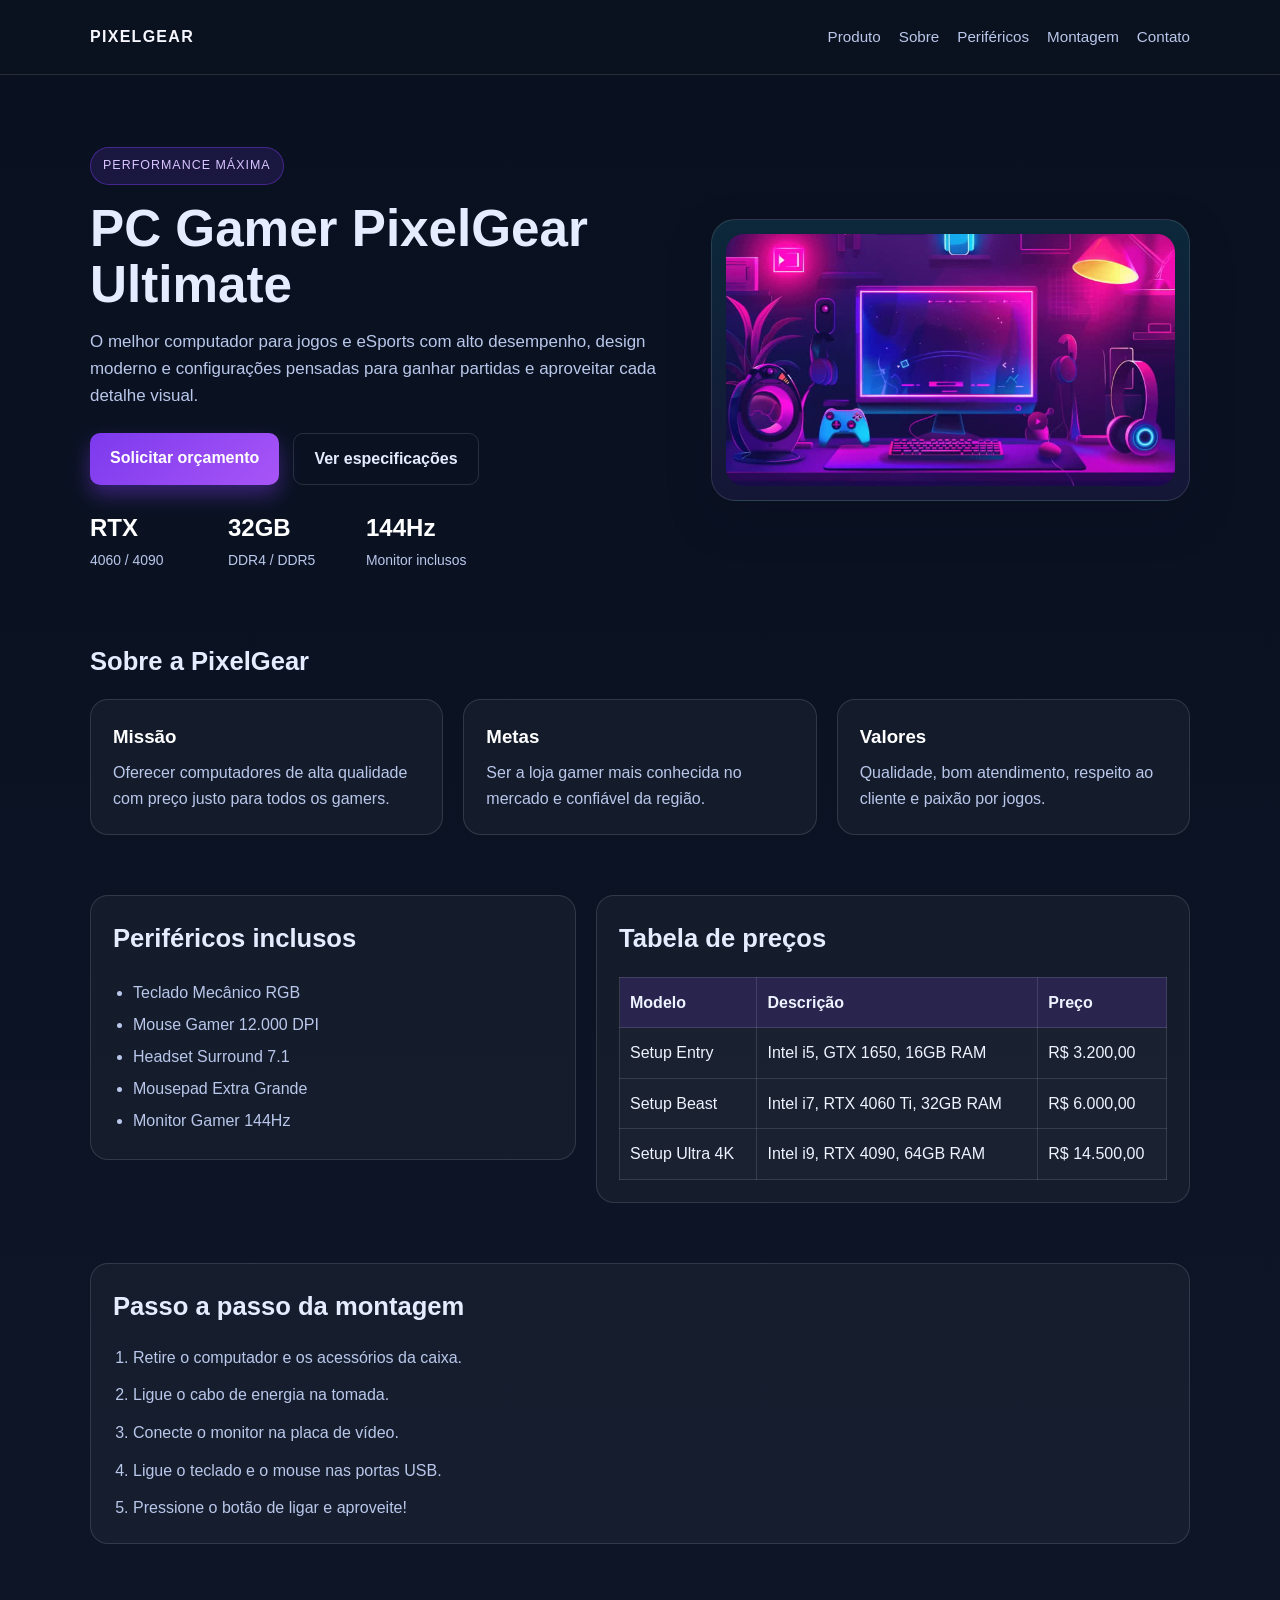
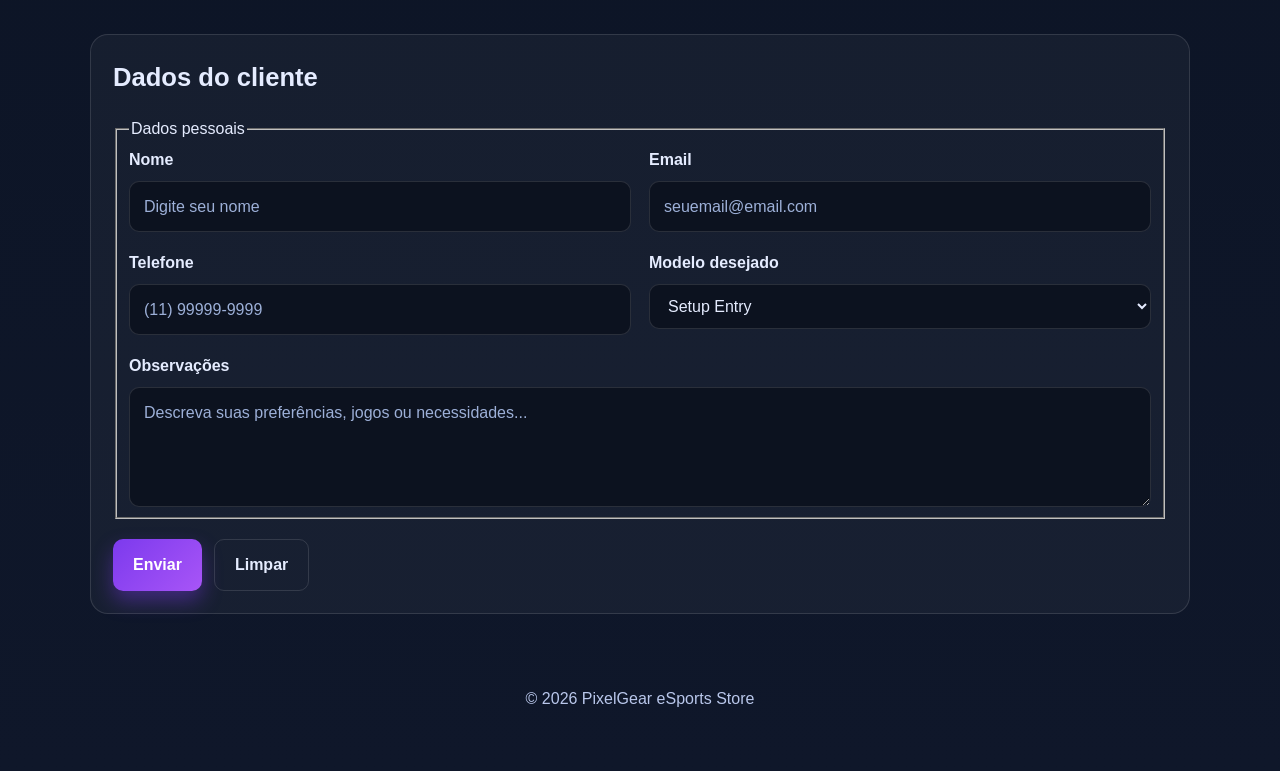
==== atividades/S4_AT2.4_R4_LIMA/index.html @ 9b69da32 "Aprimoramento de site com IA" ====
<!DOCTYPE html>
<html lang="pt-BR">
<head>
    <meta charset="UTF-8">
    <meta name="viewport" content="width=device-width, initial-scale=1.0">
    <title>PixelGear eSports Store</title>
    <link rel="stylesheet" href="style.css">
</head>
<body>

    <header class="topbar">
        <div class="container">
            <div class="brand">PixelGear</div>
            <nav class="nav" aria-label="Navegação principal">
                <a href="#produto">Produto</a>
                <a href="#sobre">Sobre</a>
                <a href="#perifericos">Periféricos</a>
                <a href="#montagem">Montagem</a>
                <a href="#contato">Contato</a>
            </nav>
        </div>
    </header>

    <main>
        <section class="hero" id="produto">
            <div class="container hero-grid">
                <div>
                    <span class="eyebrow">Performance máxima</span>
                    <h1>PC Gamer PixelGear Ultimate</h1>
                    <p>O melhor computador para jogos e eSports com alto desempenho, design moderno e configurações pensadas para ganhar partidas e aproveitar cada detalhe visual.</p>

                    <div class="hero-actions">
                        <a class="btn btn-primary" href="#contato">Solicitar orçamento</a>
                        <a class="btn btn-secondary" href="#perifericos">Ver especificações</a>
                    </div>

                    <div class="stats">
                        <div class="stat">
                            <strong>RTX</strong>
                            <span>4060 / 4090</span>
                        </div>
                        <div class="stat">
                            <strong>32GB</strong>
                            <span>DDR4 / DDR5</span>
                        </div>
                        <div class="stat">
                            <strong>144Hz</strong>
                            <span>Monitor inclusos</span>
                        </div>
                    </div>
                </div>

                <div class="hero-image">
                    <img src="images/pcc-gameer.jpg" alt="Foto do PC Gamer PixelGear" width="600">
                </div>
            </div>
        </section>

        <section id="sobre">
            <div class="container">
                <h2 class="section-title">Sobre a PixelGear</h2>
                <div class="cards">
                    <article class="card">
                        <h3>Missão</h3>
                        <p>Oferecer computadores de alta qualidade com preço justo para todos os gamers.</p>
                    </article>

                    <article class="card">
                        <h3>Metas</h3>
                        <p>Ser a loja gamer mais conhecida no mercado e confiável da região.</p>
                    </article>

                    <article class="card">
                        <h3>Valores</h3>
                        <p>Qualidade, bom atendimento, respeito ao cliente e paixão por jogos.</p>
                    </article>
                </div>
            </div>
        </section>

        <section id="perifericos">
            <div class="container catalog">
                <div class="list-box">
                    <h2 class="section-title">Periféricos inclusos</h2>
                    <ul>
                        <li>Teclado Mecânico RGB</li>
                        <li>Mouse Gamer 12.000 DPI</li>
                        <li>Headset Surround 7.1</li>
                        <li>Mousepad Extra Grande</li>
                        <li>Monitor Gamer 144Hz</li>
                    </ul>
                </div>

                <div class="table-box">
                    <h2 class="section-title">Tabela de preços</h2>
                    <table>
                        <thead>
                            <tr>
                                <th>Modelo</th>
                                <th>Descrição</th>
                                <th>Preço</th>
                            </tr>
                        </thead>
                        <tbody>
                            <tr>
                                <td>Setup Entry</td>
                                <td>Intel i5, GTX 1650, 16GB RAM</td>
                                <td>R$ 3.200,00</td>
                            </tr>
                            <tr>
                                <td>Setup Beast</td>
                                <td>Intel i7, RTX 4060 Ti, 32GB RAM</td>
                                <td>R$ 6.000,00</td>
                            </tr>
                            <tr>
                                <td>Setup Ultra 4K</td>
                                <td>Intel i9, RTX 4090, 64GB RAM</td>
                                <td>R$ 14.500,00</td>
                            </tr>
                        </tbody>
                    </table>
                </div>
            </div>
        </section>

        <section id="montagem">
            <div class="container">
                <div class="steps-box">
                    <h2 class="section-title">Passo a passo da montagem</h2>
                    <ol>
                        <li>Retire o computador e os acessórios da caixa.</li>
                        <li>Ligue o cabo de energia na tomada.</li>
                        <li>Conecte o monitor na placa de vídeo.</li>
                        <li>Ligue o teclado e o mouse nas portas USB.</li>
                        <li>Pressione o botão de ligar e aproveite!</li>
                    </ol>
                </div>
            </div>
        </section>

        <section id="contato">
            <div class="container">
                <div class="form-box">
                    <h2 class="section-title">Dados do cliente</h2>
                    <form>
                        <fieldset>
                            <legend>Dados pessoais</legend>

                            <div class="form-grid">
                                <div class="field">
                                    <label for="nome">Nome</label>
                                    <input type="text" id="nome" name="nome" placeholder="Digite seu nome" required>
                                </div>

                                <div class="field">
                                    <label for="email">Email</label>
                                    <input type="email" id="email" name="email" placeholder="seuemail@email.com" required>
                                </div>

                                <div class="field">
                                    <label for="telefone">Telefone</label>
                                    <input type="tel" id="telefone" name="telefone" placeholder="(11) 99999-9999" required>
                                </div>

                                <div class="field">
                                    <label for="modelo">Modelo desejado</label>
                                    <select id="modelo" name="modelo">
                                        <option>Setup Entry</option>
                                        <option>Setup Beast</option>
                                        <option>Setup Ultra 4K</option>
                                    </select>
                                </div>

                                <div class="field full">
                                    <label for="observacoes">Observações</label>
                                    <textarea id="observacoes" name="observacoes" placeholder="Descreva suas preferências, jogos ou necessidades..."></textarea>
                                </div>
                            </div>
                        </fieldset>

                        <div class="form-actions">
                            <button class="btn btn-primary" type="submit">Enviar</button>
                            <button class="btn btn-secondary" type="reset">Limpar</button>
                        </div>
                    </form>
                </div>
            </div>
        </section>
    </main>

    <footer>
        <div class="container">
            <p>&copy; 2026 PixelGear eSports Store</p>
        </div>
    </footer>

</body>
</html>
---- atividades/S4_AT2.4_R4_LIMA/style.css ----
:root {
    --bg: #0b1020;
    --bg-soft: #121a2d;
    --panel: #1b243d;
    --panel-strong: #111827;
    --card: #f3f6ff;
    --primary: #7c3aed;
    --primary-2: #22d3ee;
    --text: #e5ecff;
    --muted: #b9c7eb;
    --line: rgba(255, 255, 255, 0.12);
    --success: #1dd1a1;
    --shadow: 0 18px 40px rgba(8, 12, 30, 0.35);
}

* {
    box-sizing: border-box;
}

html {
    scroll-behavior: smooth;
}

body {
    margin: 0;
    font-family: Arial, Helvetica, sans-serif;
    background: linear-gradient(180deg, #091120 0%, #0f172a 100%);
    color: var(--text);
    line-height: 1.6;
}

a {
    color: inherit;
    text-decoration: none;
}

img {
    max-width: 100%;
    display: block;
}

.container {
    width: min(1100px, calc(100% - 32px));
    margin: 0 auto;
}

.topbar {
    background: rgba(13, 19, 32, 0.8);
    border-bottom: 1px solid var(--line);
    position: sticky;
    top: 0;
    backdrop-filter: blur(10px);
    z-index: 10;
}

.topbar .container {
    display: flex;
    justify-content: space-between;
    align-items: center;
    min-height: 74px;
    gap: 20px;
}

.brand {
    font-weight: 700;
    letter-spacing: 0.08em;
    text-transform: uppercase;
    color: #f7f7ff;
}

.nav {
    display: flex;
    flex-wrap: wrap;
    gap: 18px;
    font-size: 0.95rem;
    color: var(--muted);
}

.nav a {
    transition: color 0.2s ease;
}

.nav a:hover {
    color: #ffffff;
}

.hero {
    padding: 72px 0 38px;
}

.hero-grid {
    display: grid;
    grid-template-columns: 1.1fr 0.9fr;
    gap: 36px;
    align-items: center;
}

.eyebrow {
    display: inline-block;
    padding: 8px 12px;
    border-radius: 999px;
    background: rgba(124, 58, 237, 0.15);
    color: #d9c5ff;
    border: 1px solid rgba(124, 58, 237, 0.45);
    font-size: 0.78rem;
    letter-spacing: 0.08em;
    text-transform: uppercase;
    margin-bottom: 16px;
}

.hero h1 {
    margin: 0 0 14px;
    font-size: clamp(2.2rem, 4vw, 4rem);
    line-height: 1.1;
}

.hero p {
    margin: 0 0 24px;
    color: var(--muted);
    font-size: 1.06rem;
    max-width: 620px;
}

.hero-actions {
    display: flex;
    flex-wrap: wrap;
    gap: 14px;
    margin-bottom: 24px;
}

.btn {
    display: inline-block;
    padding: 12px 20px;
    border-radius: 10px;
    border: none;
    font-weight: 700;
    cursor: pointer;
    transition: transform 0.2s ease, box-shadow 0.2s ease;
}

.btn:hover {
    transform: translateY(-1px);
}

.btn-primary {
    background: linear-gradient(135deg, var(--primary), #a855f7);
    color: #fff;
    box-shadow: 0 10px 20px rgba(124, 58, 237, 0.4);
}

.btn-secondary {
    background: transparent;
    border: 1px solid var(--line);
    color: var(--text);
}

.stats {
    display: flex;
    flex-wrap: wrap;
    gap: 18px;
}

.stat {
    min-width: 120px;
}

.stat strong {
    display: block;
    font-size: 1.5rem;
    color: #fff;
}

.stat span {
    color: var(--muted);
    font-size: 0.87rem;
}

.hero-image {
    background: linear-gradient(180deg, rgba(34, 211, 238, 0.12), rgba(124, 58, 237, 0.1));
    border: 1px solid var(--line);
    border-radius: 24px;
    padding: 14px;
    box-shadow: var(--shadow);
}

.hero-image img {
    border-radius: 18px;
    width: 100%;
    height: 100%;
    object-fit: cover;
}

section {
    padding: 30px 0;
}

.section-title {
    margin: 0 0 18px;
    font-size: clamp(1.6rem, 2vw, 2.3rem);
}

.cards {
    display: grid;
    grid-template-columns: repeat(3, minmax(0, 1fr));
    gap: 20px;
}

.card {
    background: rgba(255, 255, 255, 0.04);
    border: 1px solid var(--line);
    border-radius: 18px;
    padding: 22px;
}

.card h3 {
    margin-top: 0;
    margin-bottom: 8px;
    color: #ffffff;
}

.card p {
    margin: 0;
    color: var(--muted);
}

.catalog {
    display: grid;
    grid-template-columns: 0.9fr 1.1fr;
    gap: 20px;
    align-items: start;
}

.list-box,
.table-box,
.form-box,
.steps-box {
    background: rgba(255, 255, 255, 0.04);
    border: 1px solid var(--line);
    border-radius: 18px;
    padding: 22px;
}

.list-box ul {
    margin: 0;
    padding-left: 20px;
    color: var(--muted);
    line-height: 2;
}

.table-box table {
    width: 100%;
    border-collapse: collapse;
    margin-top: 8px;
    background: rgba(255, 255, 255, 0.02);
}

.table-box th,
.table-box td {
    border: 1px solid var(--line);
    padding: 12px 10px;
    text-align: left;
    color: #edf3ff;
}

.table-box th {
    background: rgba(124, 58, 237, 0.16);
}

.steps-box ol {
    margin: 0;
    padding-left: 20px;
    color: var(--muted);
    display: grid;
    gap: 12px;
}

.form-box {
    margin-top: 30px;
}

.form-grid {
    display: grid;
    grid-template-columns: repeat(2, minmax(0, 1fr));
    gap: 18px;
}

.field {
    display: flex;
    flex-direction: column;
    gap: 8px;
}

.field.full {
    grid-column: 1 / -1;
}

label {
    color: var(--text);
    font-weight: 600;
}

input,
textarea,
select,
button {
    font: inherit;
}

input,
textarea,
select {
    width: 100%;
    background: rgba(10, 16, 28, 0.8);
    border: 1px solid var(--line);
    border-radius: 10px;
    padding: 12px 14px;
    color: var(--text);
}

input::placeholder,
textarea::placeholder {
    color: #9db0d8;
}

textarea {
    resize: vertical;
    min-height: 120px;
}

.form-actions {
    display: flex;
    gap: 12px;
    flex-wrap: wrap;
    margin-top: 20px;
}

footer {
    padding: 26px 0 44px;
    text-align: center;
    color: var(--muted);
}

@media (max-width: 780px) {
    .hero-grid,
    .catalog,
    .cards,
    .form-grid {
        grid-template-columns: 1fr;
    }

    .topbar .container {
        flex-direction: column;
        justify-content: center;
        padding: 14px 0;
    }

    .nav {
        justify-content: center;
    }
}
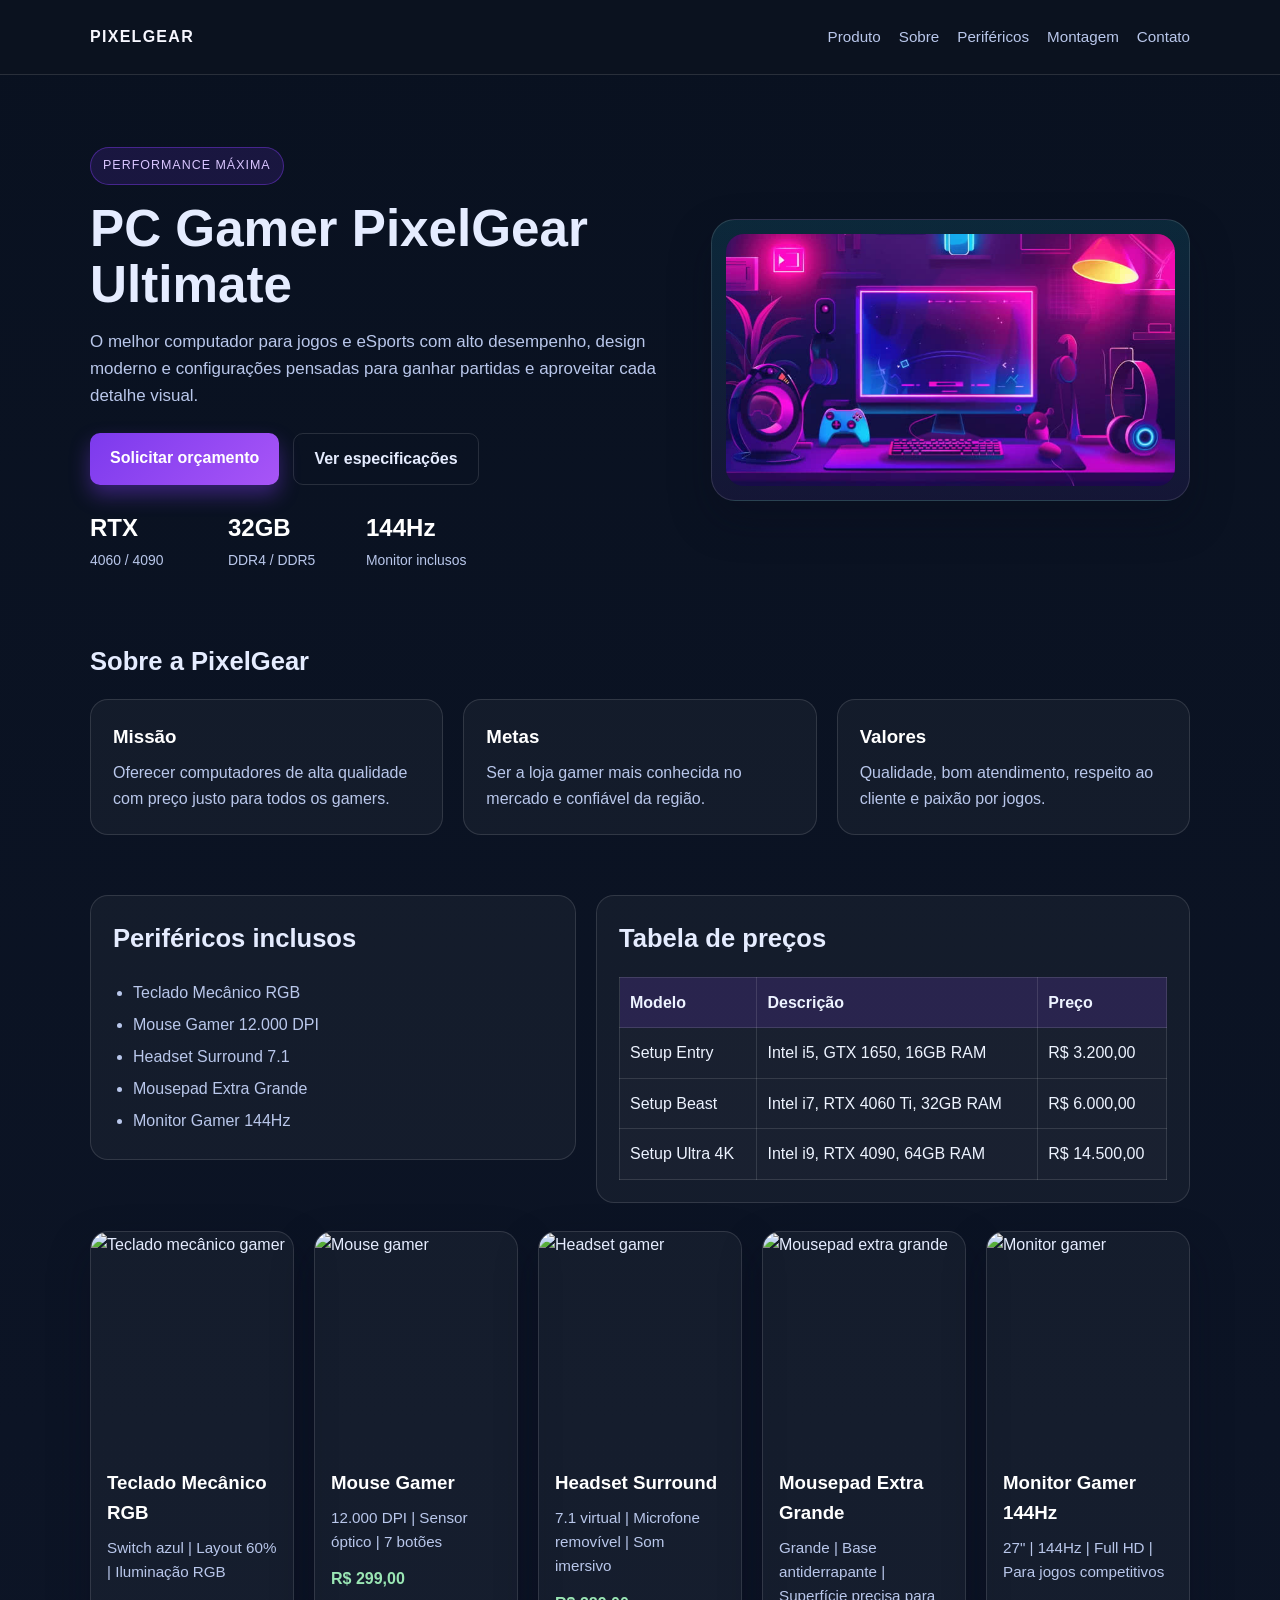
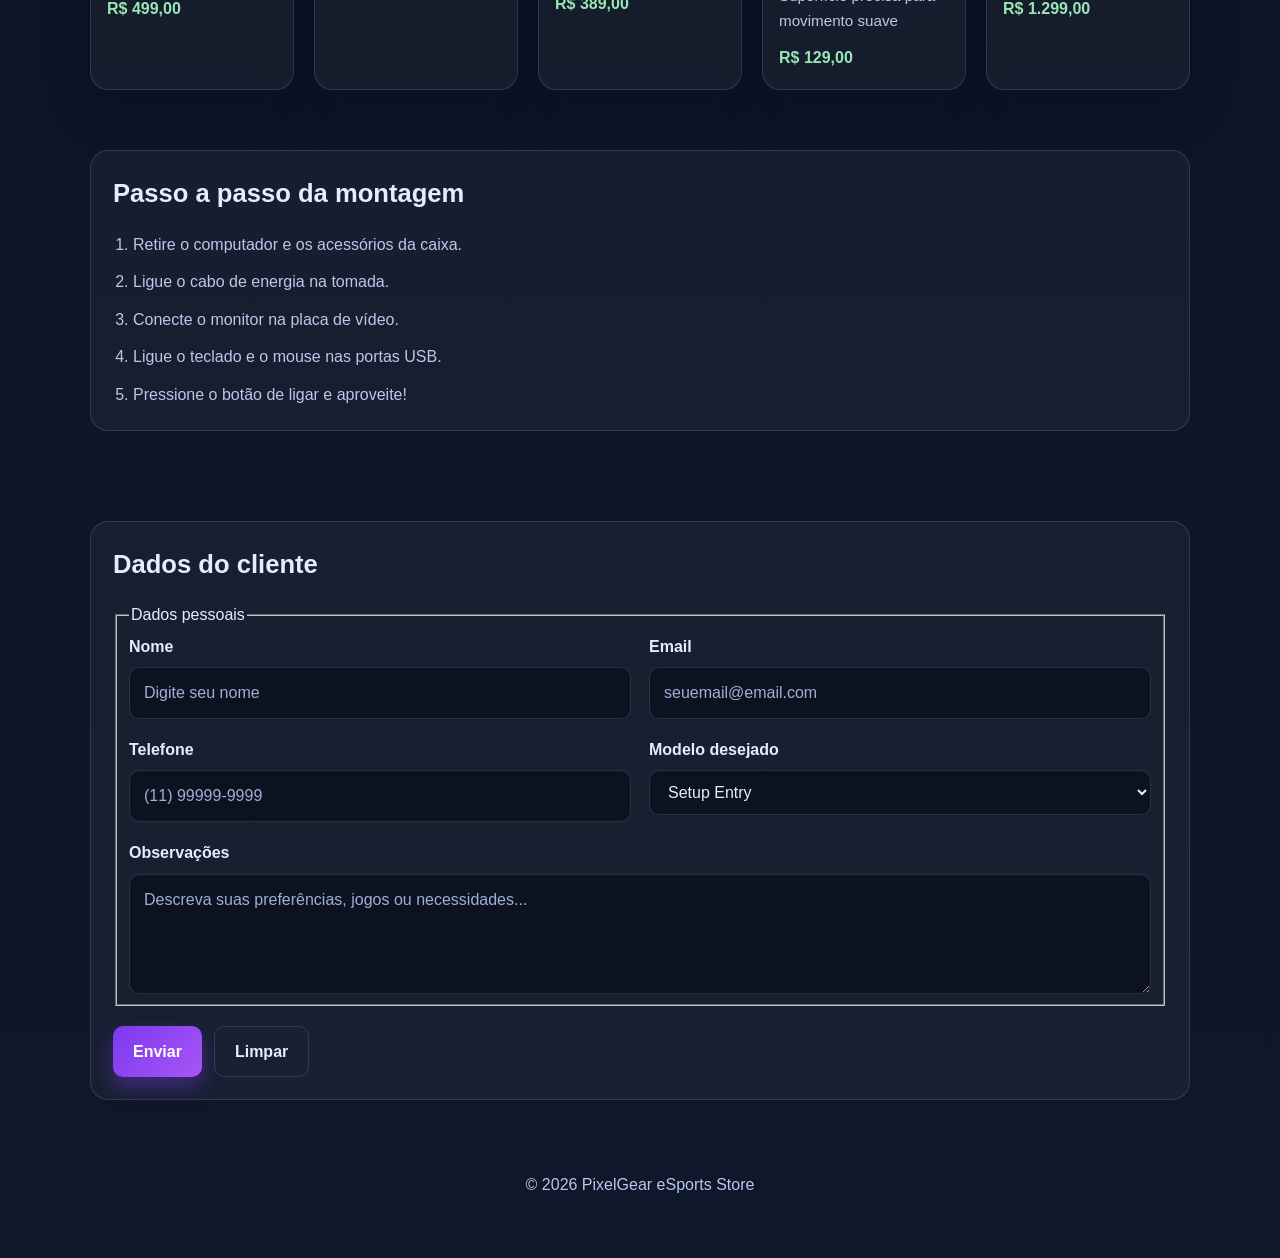
==== commit 5865ce15: "Aprimoramento de site com IA - PixelGear Landing Page" ====
--- a/atividades/S4_AT2.4_R4_LIMA/index.html
+++ b/atividades/S4_AT2.4_R4_LIMA/index.html
@@ -13,7 +13,7 @@
             <div class="brand">PixelGear</div>
             <nav class="nav" aria-label="Navegação principal">
                 <a href="#produto">Produto</a>
-                <a href="#sobre">Sobre</a>
+                <a href="#sobre">Sobre</a>  
                 <a href="#perifericos">Periféricos</a>
                 <a href="#montagem">Montagem</a>
                 <a href="#contato">Contato</a>
@@ -121,6 +121,45 @@
                     </table>
                 </div>
             </div>
+
+            <div class="container">
+                <div class="product-gallery">
+                    <article class="product-item">
+                        <img src="https://images.unsplash.com/photo-1511467687858-23d96c32e4ae?auto=format&fit=crop&w=900&q=80" alt="Teclado mecânico gamer">
+                        <h3>Teclado Mecânico RGB</h3>
+                        <p>Switch azul | Layout 60% | Iluminação RGB</p>
+                        <span>R$ 499,00</span>
+                    </article>
+
+                    <article class="product-item">
+                        <img src="https://images.unsplash.com/photo-1527814050087-3793815479db?auto=format&fit=crop&w=900&q=80" alt="Mouse gamer">
+                        <h3>Mouse Gamer</h3>
+                        <p>12.000 DPI | Sensor óptico | 7 botões</p>
+                        <span>R$ 299,00</span>
+                    </article>
+
+                    <article class="product-item">
+                        <img src="https://images.unsplash.com/photo-1546435770-a3e426bf472b?auto=format&fit=crop&w=900&q=80" alt="Headset gamer">
+                        <h3>Headset Surround</h3>
+                        <p>7.1 virtual | Microfone removível | Som imersivo</p>
+                        <span>R$ 389,00</span>
+                    </article>
+
+                    <article class="product-item">
+                        <img src="https://images.unsplash.com/photo-1615663245857-ac93bb7c39e7?auto=format&fit=crop&w=900&q=80" alt="Mousepad extra grande">
+                        <h3>Mousepad Extra Grande</h3>
+                        <p>Grande | Base antiderrapante | Superfície precisa para movimento suave</p>
+                        <span>R$ 129,00</span>
+                    </article>
+
+                    <article class="product-item">
+                        <img src="https://images.unsplash.com/photo-1527443224154-c4a3942d3acf?auto=format&fit=crop&w=900&q=80" alt="Monitor gamer">
+                        <h3>Monitor Gamer 144Hz</h3>
+                        <p>27" | 144Hz | Full HD | Para jogos competitivos</p>
+                        <span>R$ 1.299,00</span>
+                    </article>
+                </div>
+            </div>
         </section>
 
         <section id="montagem">
--- a/atividades/S4_AT2.4_R4_LIMA/style.css
+++ b/atividades/S4_AT2.4_R4_LIMA/style.css
@@ -340,6 +340,64 @@
     color: var(--muted);
 }
 
+.product-gallery {
+    display: grid;
+    grid-template-columns: repeat(5, minmax(0, 1fr));
+    gap: 20px;
+    margin-top: 28px;
+}
+
+.product-item {
+    background: rgba(255, 255, 255, 0.04);
+    border: 1px solid var(--line);
+    border-radius: 18px;
+    overflow: hidden;
+    box-shadow: var(--shadow);
+}
+
+.product-item img {
+    width: 100%;
+    height: 220px;
+    object-fit: cover;
+}
+
+.product-item h3,
+.product-item p,
+.product-item span {
+    padding-left: 16px;
+    padding-right: 16px;
+}
+
+.product-item h3 {
+    margin: 16px 0 8px;
+    color: #ffffff;
+}
+
+.product-item p {
+    margin: 0 0 12px;
+    color: var(--muted);
+    font-size: 0.95rem;
+}
+
+.product-item span {
+    display: block;
+    padding-bottom: 18px;
+    color: #9ae6b4;
+    font-weight: 700;
+}
+
+@media (max-width: 900px) {
+    .product-gallery {
+        grid-template-columns: repeat(2, minmax(0, 1fr));
+    }
+}
+
+@media (max-width: 580px) {
+    .product-gallery {
+        grid-template-columns: 1fr;
+    }
+}
+
 @media (max-width: 780px) {
     .hero-grid,
     .catalog,
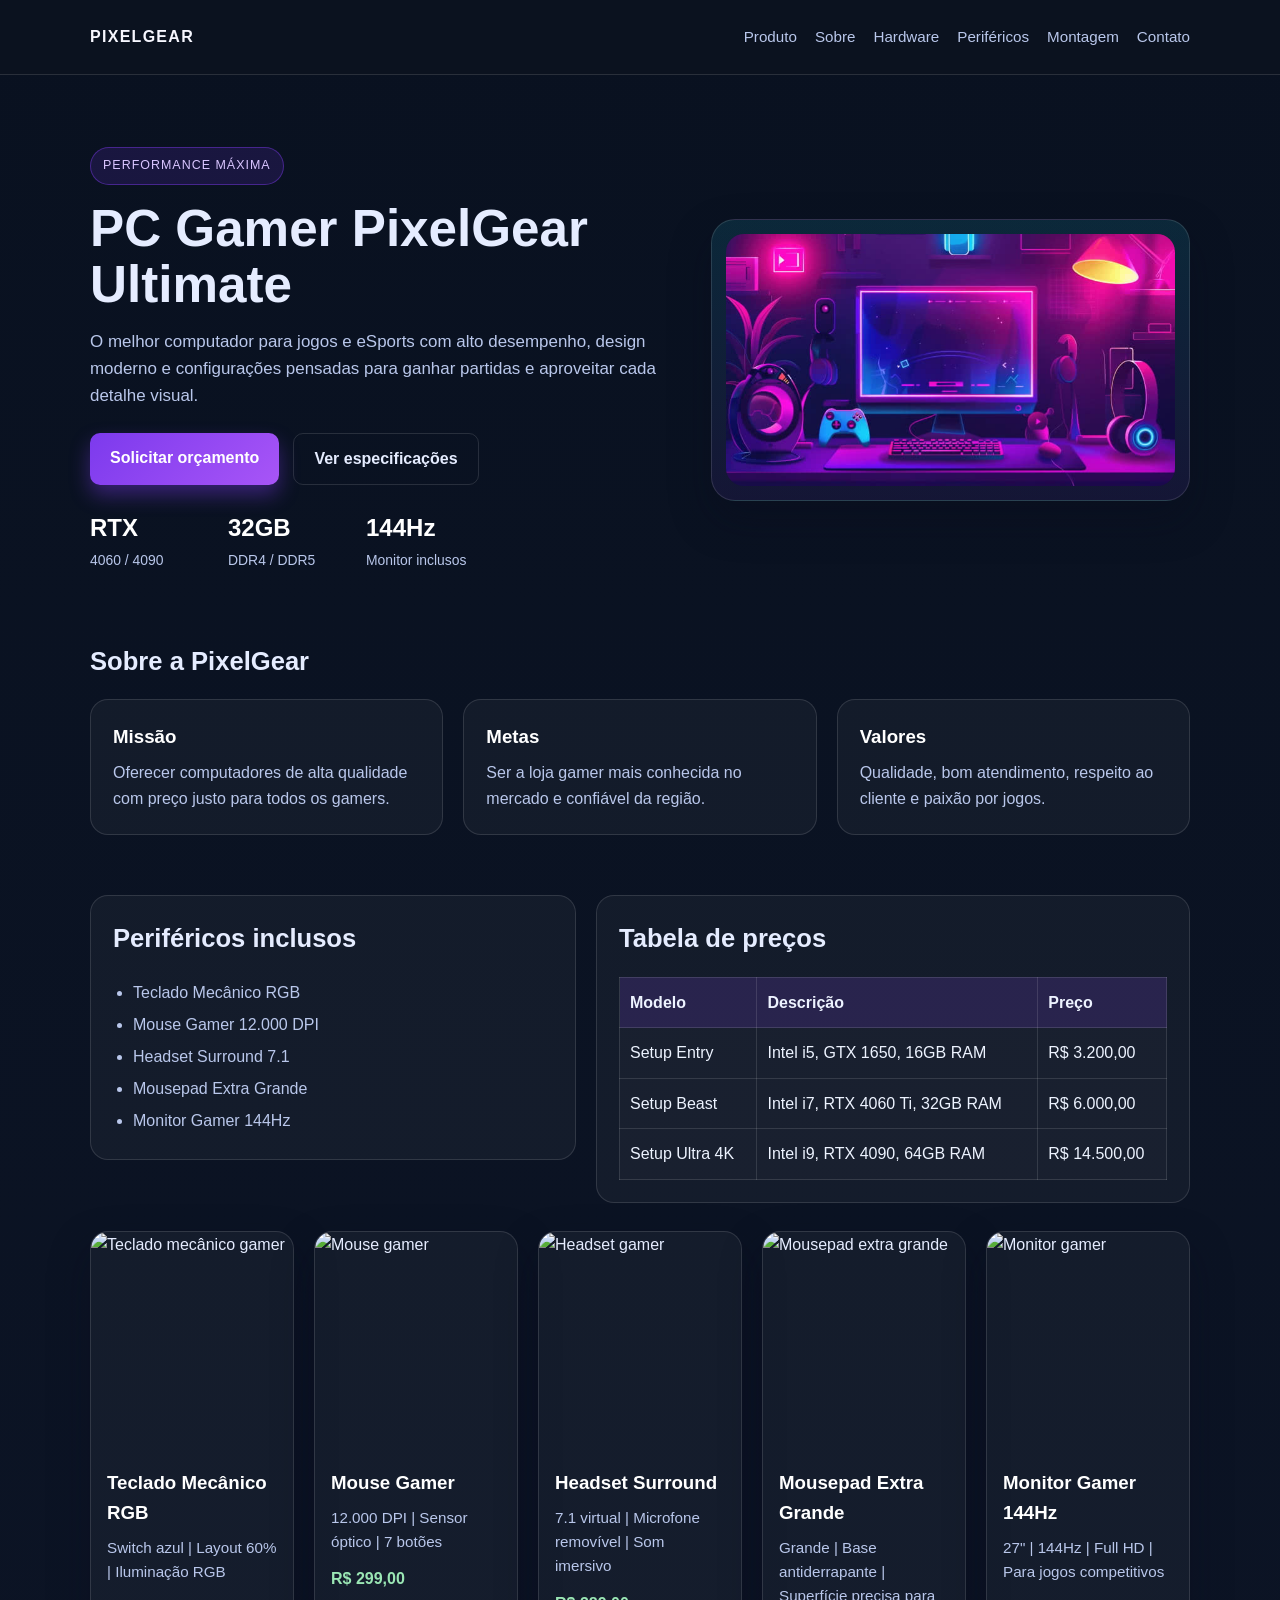
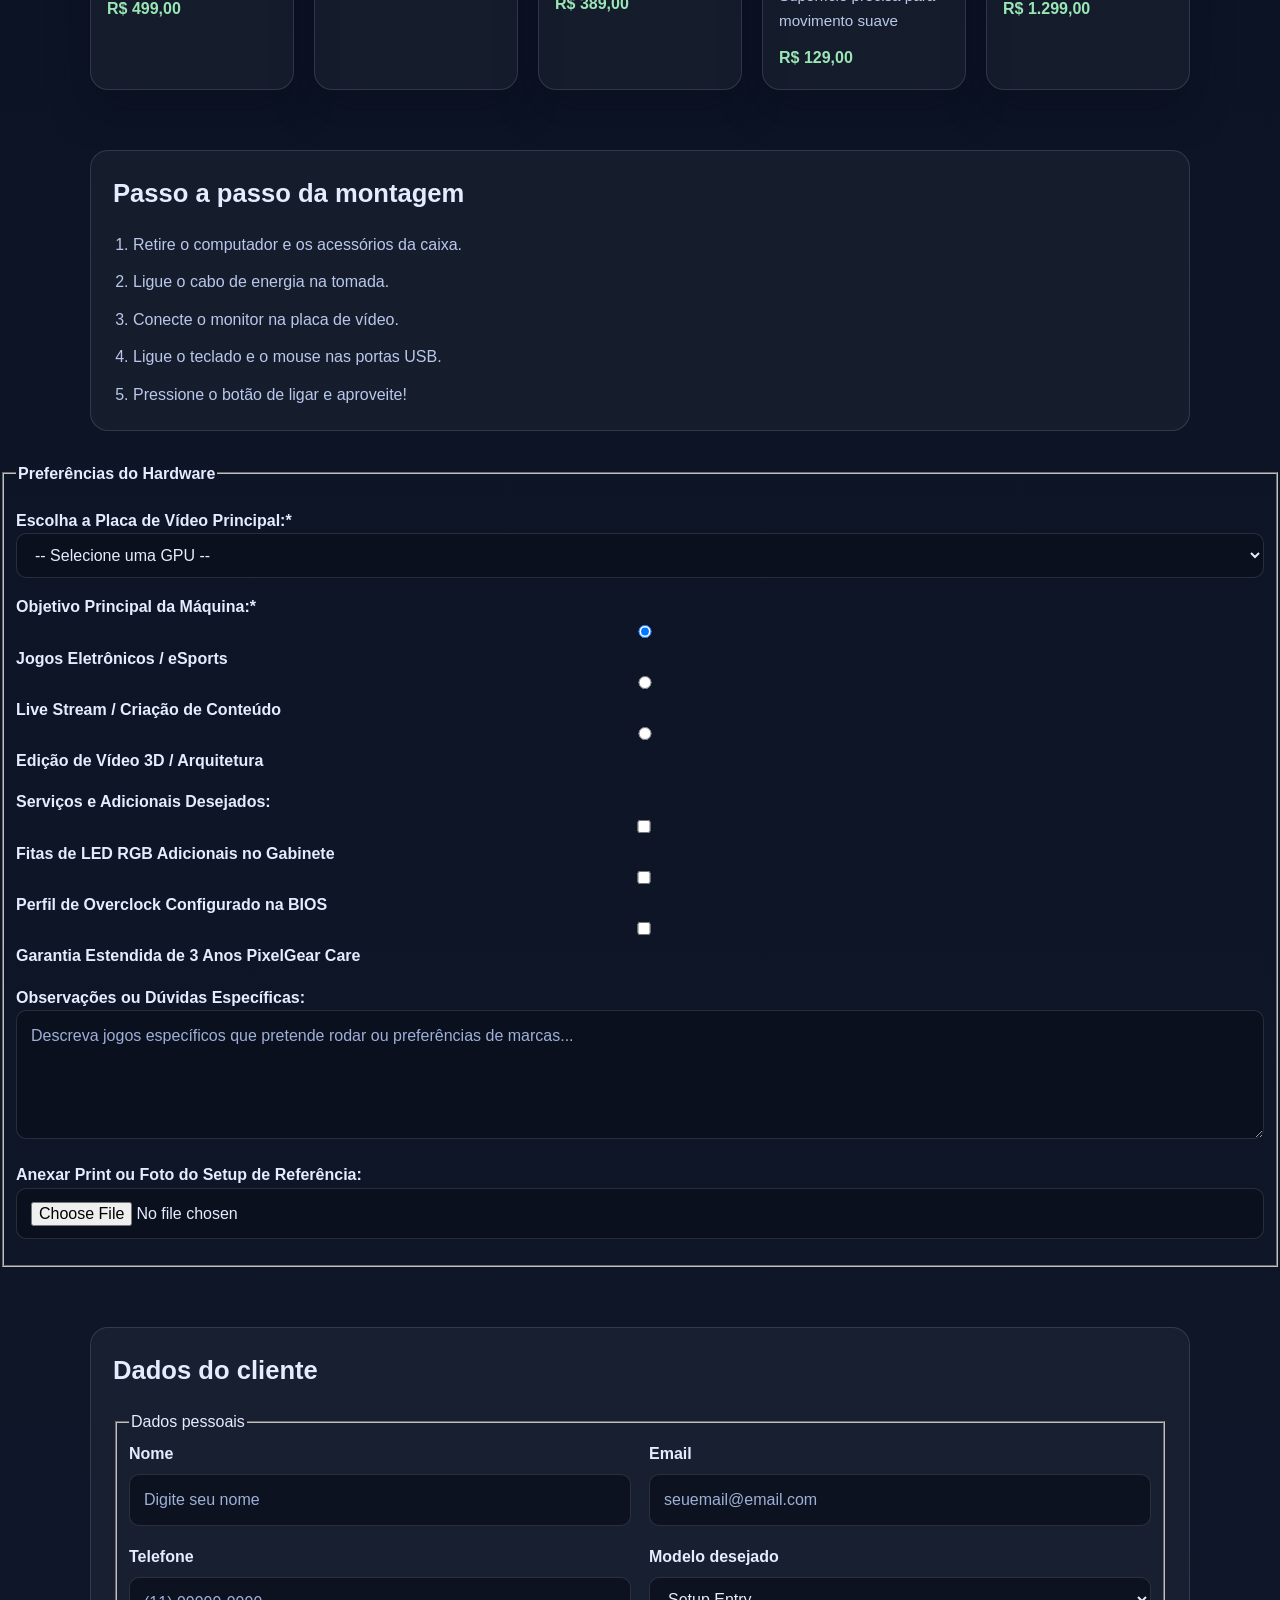
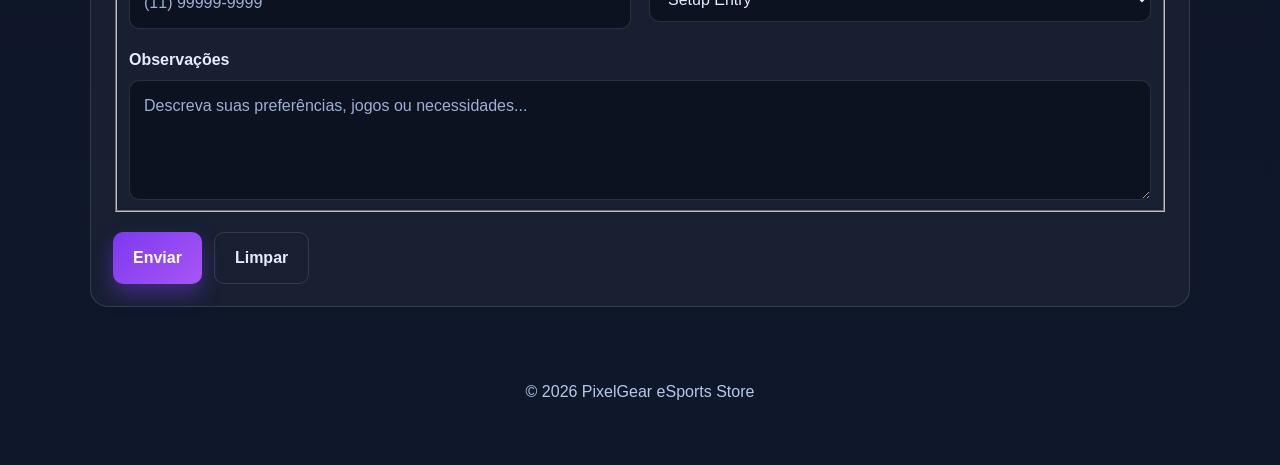
==== commit 8ba03a6c: "Aprimoramento de site com IA - PixelGear Landing Page" ====
--- a/atividades/S4_AT2.4_R4_LIMA/index.html
+++ b/atividades/S4_AT2.4_R4_LIMA/index.html
@@ -1,6 +1,7 @@
 <!DOCTYPE html>
 <html lang="pt-BR">
 <head>
+    <!-- Define a codificação da página e a compatibilidade com navegador -->
     <meta charset="UTF-8">
     <meta name="viewport" content="width=device-width, initial-scale=1.0">
     <title>PixelGear eSports Store</title>
@@ -8,12 +9,14 @@
 </head>
 <body>
 
+    <!-- Cabeçalho da página com nome da loja e menu de navegação -->
     <header class="topbar">
         <div class="container">
             <div class="brand">PixelGear</div>
             <nav class="nav" aria-label="Navegação principal">
                 <a href="#produto">Produto</a>
-                <a href="#sobre">Sobre</a>  
+                <a href="#sobre">Sobre</a>
+                <a href="#hardware">Hardware</a>
                 <a href="#perifericos">Periféricos</a>
                 <a href="#montagem">Montagem</a>
                 <a href="#contato">Contato</a>
@@ -22,6 +25,7 @@
     </header>
 
     <main>
+        <!-- Seção principal da página: apresentação do produto em destaque -->
         <section class="hero" id="produto">
             <div class="container hero-grid">
                 <div>
@@ -34,6 +38,7 @@
                         <a class="btn btn-secondary" href="#perifericos">Ver especificações</a>
                     </div>
 
+                    <!-- Estatísticas rápidas do produto -->
                     <div class="stats">
                         <div class="stat">
                             <strong>RTX</strong>
@@ -50,12 +55,14 @@
                     </div>
                 </div>
 
+                <!-- Imagem principal do produto em destaque -->
                 <div class="hero-image">
                     <img src="images/pcc-gameer.jpg" alt="Foto do PC Gamer PixelGear" width="600">
                 </div>
             </div>
         </section>
 
+        <!-- Seção de apresentação da loja -->
         <section id="sobre">
             <div class="container">
                 <h2 class="section-title">Sobre a PixelGear</h2>
@@ -78,6 +85,7 @@
             </div>
         </section>
 
+        <!-- Seção com os periféricos e a tabela de preços -->
         <section id="perifericos">
             <div class="container catalog">
                 <div class="list-box">
@@ -91,6 +99,7 @@
                     </ul>
                 </div>
 
+                <!-- Tabela com os modelos de computadores e preços -->
                 <div class="table-box">
                     <h2 class="section-title">Tabela de preços</h2>
                     <table>
@@ -122,6 +131,7 @@
                 </div>
             </div>
 
+            <!-- Galeria de imagens dos periféricos que acompanham o produto -->
             <div class="container">
                 <div class="product-gallery">
                     <article class="product-item">
@@ -162,6 +172,7 @@
             </div>
         </section>
 
+        <!-- Seção com o passo a passo da montagem do computador -->
         <section id="montagem">
             <div class="container">
                 <div class="steps-box">
@@ -177,6 +188,63 @@
             </div>
         </section>
 
+        <!-- Configuração do Hardware -->
+        <fieldset>
+            <legend><strong>Preferências do Hardware</strong></legend>
+
+
+            <p>
+                <label for="gpu">Escolha a Placa de Vídeo Principal:*</label><br>
+                <select id="gpu" name="gpu" required>
+                    <option value="">-- Selecione uma GPU --</option>
+                    <option value="gtx1650">NVIDIA GTX 1650 4GB (Entry)</option>
+                    <option value="rtx4060ti">NVIDIA RTX 4060 Ti 8GB (Mid-Range)</option>
+                    <option value="rtx4090">NVIDIA RTX 4090 24GB (High-End 4K)</option>
+                </select>
+            </p>
+
+
+            <p>
+                <strong>Objetivo Principal da Máquina:*</strong><br>
+                <input type="radio" id="jogos" name="objetivo" value="jogos" checked>
+                <label for="jogos">Jogos Eletrônicos / eSports</label><br>
+                
+                <input type="radio" id="streaming" name="objetivo" value="streaming">
+                <label for="streaming">Live Stream / Criação de Conteúdo</label><br>
+                
+                <input type="radio" id="trabalho" name="objetivo" value="trabalho">
+                <label for="trabalho">Edição de Vídeo 3D / Arquitetura</label>
+            </p>
+
+
+            <p>
+                <strong>Serviços e Adicionais Desejados:</strong><br>
+                <input type="checkbox" id="rgb" name="adicionais[]" value="rgb_extra">
+                <label for="rgb">Fitas de LED RGB Adicionais no Gabinete</label><br>
+
+
+                <input type="checkbox" id="overclock" name="adicionais[]" value="overclock">
+                <label for="overclock">Perfil de Overclock Configurado na BIOS</label><br>
+
+
+                <input type="checkbox" id="garantia_estendida" name="adicionais[]" value="garantia3anos">
+                <label for="garantia_estendida">Garantia Estendida de 3 Anos PixelGear Care</label>
+            </p>
+
+
+            <p>
+                <label for="observacoes">Observações ou Dúvidas Específicas:</label><br>
+                <textarea id="observacoes" name="observacoes" rows="4" cols="50" placeholder="Descreva jogos específicos que pretende rodar ou preferências de marcas..."></textarea>
+            </p>
+
+
+            <p>
+                <label for="foto_referencia">Anexar Print ou Foto do Setup de Referência:</label><br>
+                <input type="file" id="foto_referencia" name="foto_referencia" accept="image/*">
+            </p>
+        </fieldset>
+
+        <!-- Seção do formulário para coleta dos dados do cliente -->
         <section id="contato">
             <div class="container">
                 <div class="form-box">
@@ -225,8 +293,8 @@
                 </div>
             </div>
         </section>
-    </main>
-
+
+    <!-- Rodapé da página com o nome da loja -->
     <footer>
         <div class="container">
             <p>&copy; 2026 PixelGear eSports Store</p>
--- a/atividades/S4_AT2.4_R4_LIMA/style.css
+++ b/atividades/S4_AT2.4_R4_LIMA/style.css
@@ -386,14 +386,54 @@
     font-weight: 700;
 }
 
+.hardware-grid {
+    display: grid;
+    grid-template-columns: repeat(4, minmax(0, 1fr));
+    gap: 20px;
+}
+
+.hardware-card {
+    background: linear-gradient(180deg, rgba(17, 24, 39, 0.95), rgba(30, 41, 59, 0.9));
+    border: 1px solid rgba(255, 255, 255, 0.12);
+    border-radius: 18px;
+    padding: 22px 18px;
+    box-shadow: var(--shadow);
+    transition: transform 0.2s ease, border-color 0.2s ease;
+}
+
+.hardware-card:hover {
+    transform: translateY(-4px);
+    border-color: rgba(124, 58, 237, 0.7);
+}
+
+.hardware-card h3 {
+    margin: 0 0 10px;
+    color: #ffffff;
+    font-size: 1.1rem;
+}
+
+.hardware-card p {
+    margin: 0;
+    color: var(--muted);
+    line-height: 1.6;
+}
+
 @media (max-width: 900px) {
     .product-gallery {
         grid-template-columns: repeat(2, minmax(0, 1fr));
     }
+
+    .hardware-grid {
+        grid-template-columns: repeat(2, minmax(0, 1fr));
+    }
 }
 
 @media (max-width: 580px) {
     .product-gallery {
+        grid-template-columns: 1fr;
+    }
+
+    .hardware-grid {
         grid-template-columns: 1fr;
     }
 }
